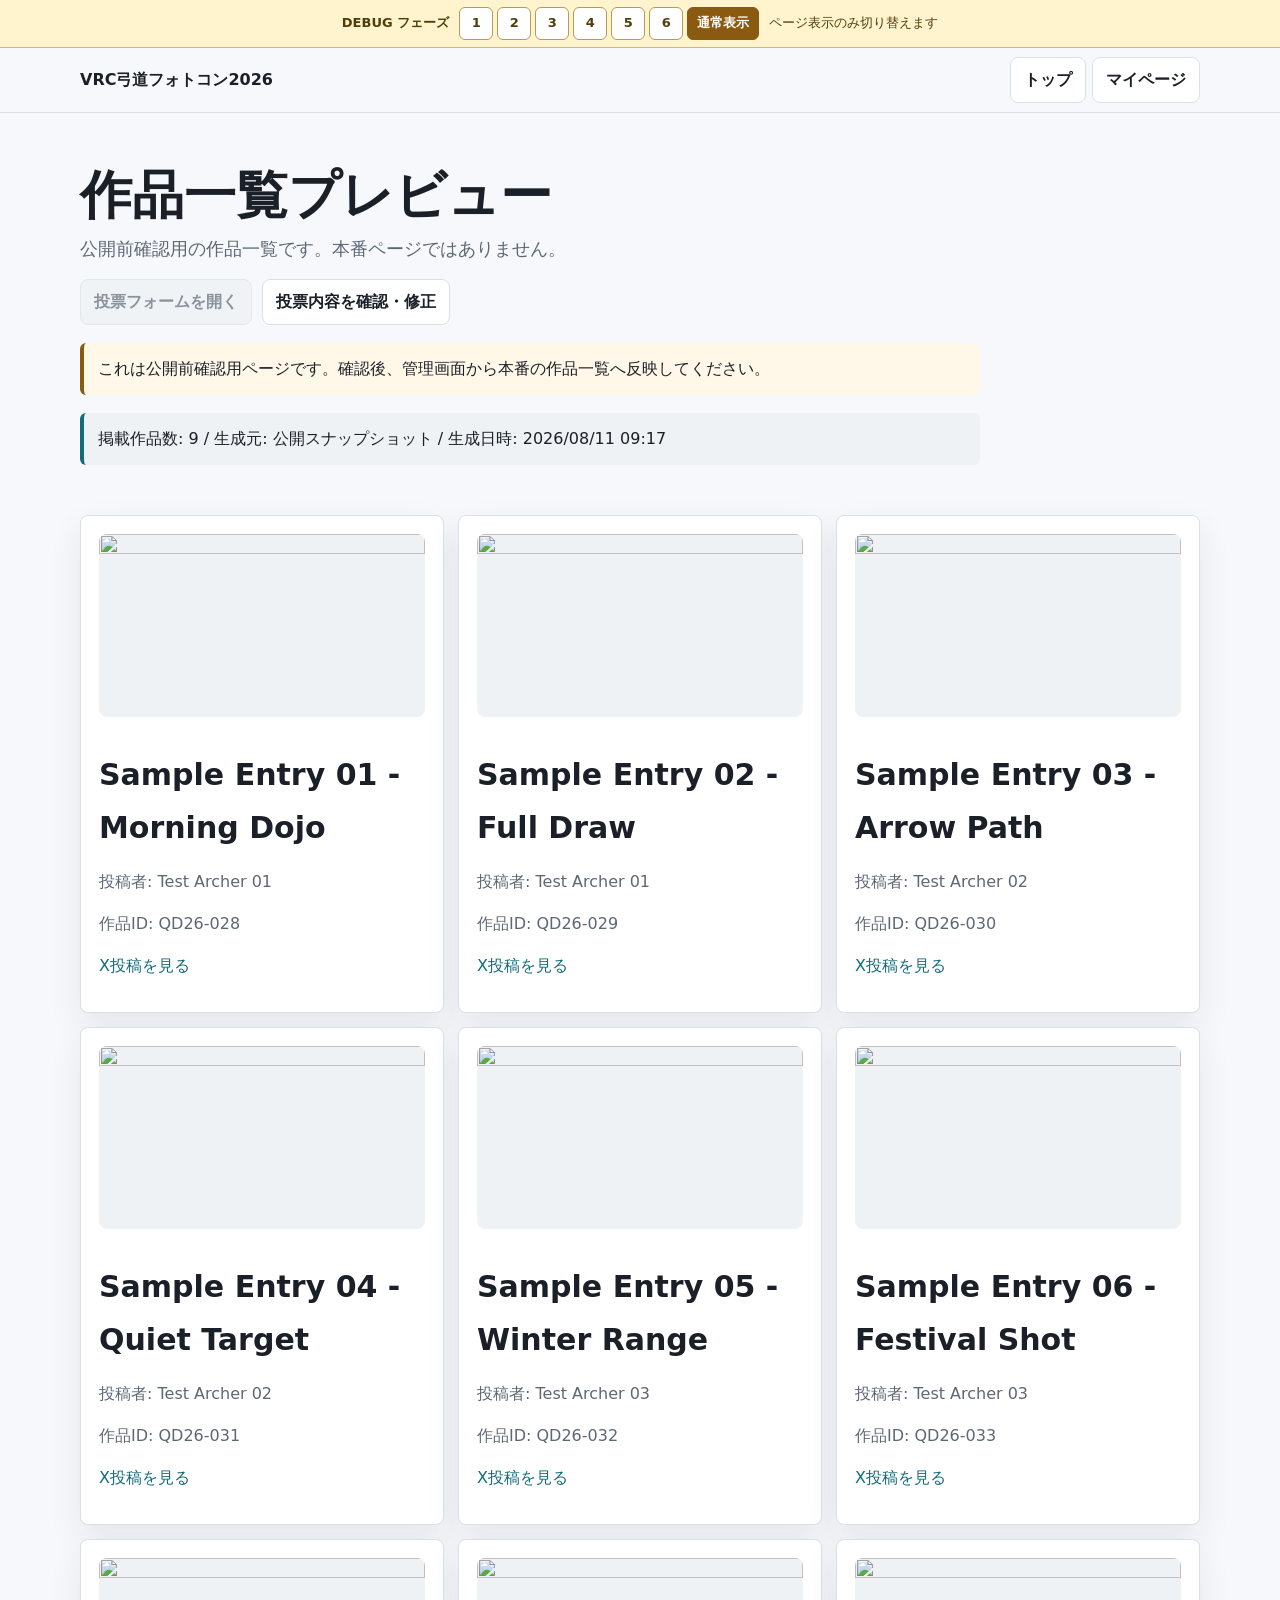
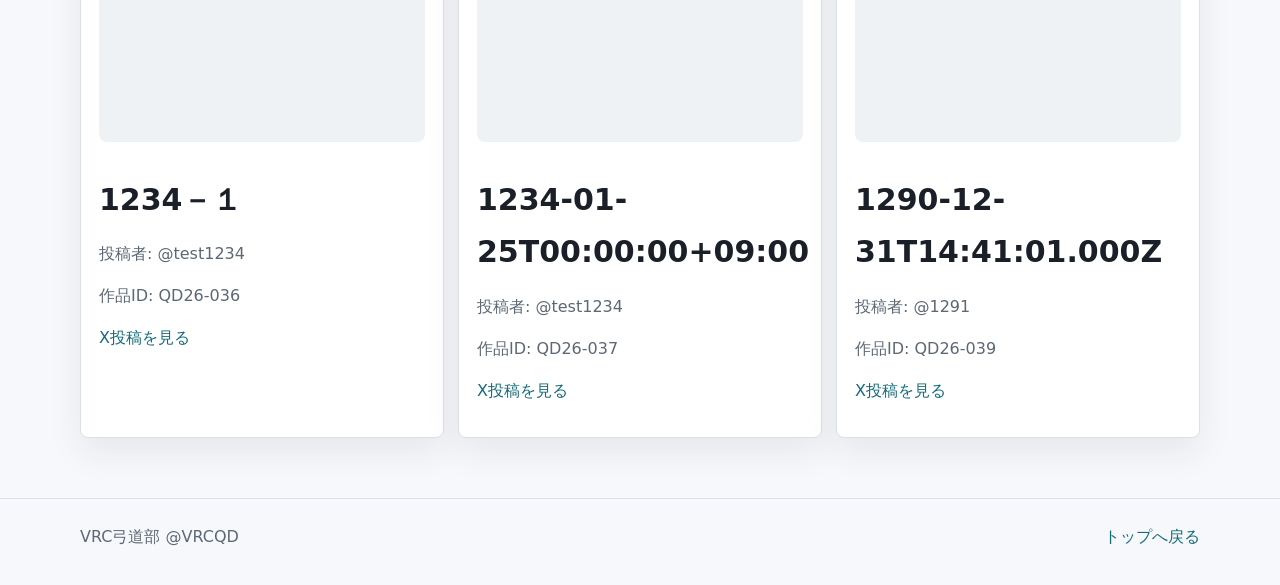
==== entries-preview.html @ 4b3cfeef "Update entries preview from Apps Script (2026/08/11 09:17)" ====
<!doctype html>
<html lang="ja" class="phase-pending">
<head>
  <meta charset="utf-8">
  <meta name="viewport" content="width=device-width, initial-scale=1">
  <title>作品一覧プレビュー | VRC弓道フォトコン2026</title>
  <meta name="description" content="VRC弓道フォトコン2026の作品一覧プレビューページです。">
  <link rel="icon" type="image/png" href="assets/vrcqd-logo.png">
  <link rel="stylesheet" href="assets/styles.css?v=20260811-spacing">
  <script src="assets/site-phase-config.js?v=20260811-live-refresh3"></script>
  <script src="assets/site-phase.js?v=20260811-live-refresh3" defer></script>
</head>
<body>
  <header class="site-header">
    <div class="header-inner">
      <a class="brand" href="./">VRC弓道フォトコン2026</a>
      <nav class="nav" aria-label="主要メニュー">
        <a href="./" data-phase-link="headerTop">トップ</a>
        <a href="https://script.google.com/macros/s/AKfycbzQsVA3FBgk0JuzH3wmLfC2mVJGftSoZfdjsu9SuIyuES-deRKasijV_PKtD3j339rvNw/exec?page=mypage" target="_blank" rel="noopener" data-phase-link="headerMypage">マイページ</a>
      </nav>
    </div>
  </header>

  <main class="shell">
    <section class="intro">
      <h1>作品一覧プレビュー</h1>
      <p class="lead">公開前確認用の作品一覧です。本番ページではありません。</p>
      <div class="actions">
        <a class="button primary" href="https://script.google.com/macros/s/AKfycbzQsVA3FBgk0JuzH3wmLfC2mVJGftSoZfdjsu9SuIyuES-deRKasijV_PKtD3j339rvNw/exec?page=vote" target="_blank" rel="noopener" data-phase-link="vote">投票フォームを開く</a>
        <a class="button" href="https://script.google.com/macros/s/AKfycbzQsVA3FBgk0JuzH3wmLfC2mVJGftSoZfdjsu9SuIyuES-deRKasijV_PKtD3j339rvNw/exec?page=mypage" target="_blank" rel="noopener" data-phase-link="headerMypage">投票内容を確認・修正</a>
      </div>
      <p class="notice warning">これは公開前確認用ページです。確認後、管理画面から本番の作品一覧へ反映してください。</p>
      <p class="notice">掲載作品数: 9 / 生成元: 公開スナップショット / 生成日時: 2026/08/11 09:17</p>
    </section>

    <section class="section">
      <div class="grid three">
<article class="card">
<p><img src="https://drive.google.com/thumbnail?id=1dIF-CwmDkXIN_hgLGckNjvozwW1L50y3&amp;sz=w1000" alt="" style="width:100%;aspect-ratio:16/9;object-fit:contain;background:#eef2f4;border-radius:8px;"></p>
<h2>Sample Entry 01 - Morning Dojo</h2>
<p class="muted">投稿者: Test Archer 01</p>
<p class="muted">作品ID: QD26-028</p>
<p><a href="https://example.com/qdphoto2026/sample/entry01" target="_blank" rel="noopener">X投稿を見る</a></p>
</article>
<article class="card">
<p><img src="https://drive.google.com/thumbnail?id=1wW3eEU9BF1OvxLuPhUwQx607UpDcoHBf&amp;sz=w1000" alt="" style="width:100%;aspect-ratio:16/9;object-fit:contain;background:#eef2f4;border-radius:8px;"></p>
<h2>Sample Entry 02 - Full Draw</h2>
<p class="muted">投稿者: Test Archer 01</p>
<p class="muted">作品ID: QD26-029</p>
<p><a href="https://example.com/qdphoto2026/sample/entry02" target="_blank" rel="noopener">X投稿を見る</a></p>
</article>
<article class="card">
<p><img src="https://drive.google.com/thumbnail?id=1zmQdFBy0bEC_Zy52M8b-VXFWYS0Q3Rhb&amp;sz=w1000" alt="" style="width:100%;aspect-ratio:16/9;object-fit:contain;background:#eef2f4;border-radius:8px;"></p>
<h2>Sample Entry 03 - Arrow Path</h2>
<p class="muted">投稿者: Test Archer 02</p>
<p class="muted">作品ID: QD26-030</p>
<p><a href="https://example.com/qdphoto2026/sample/entry03" target="_blank" rel="noopener">X投稿を見る</a></p>
</article>
<article class="card">
<p><img src="https://drive.google.com/thumbnail?id=1HKh_PPQC50CI7xKJG4JSPe2ePE4W7pfq&amp;sz=w1000" alt="" style="width:100%;aspect-ratio:16/9;object-fit:contain;background:#eef2f4;border-radius:8px;"></p>
<h2>Sample Entry 04 - Quiet Target</h2>
<p class="muted">投稿者: Test Archer 02</p>
<p class="muted">作品ID: QD26-031</p>
<p><a href="https://example.com/qdphoto2026/sample/entry04" target="_blank" rel="noopener">X投稿を見る</a></p>
</article>
<article class="card">
<p><img src="https://drive.google.com/thumbnail?id=1hznCqpHODqnnVQOe_d4ldi0o1SdF3jRG&amp;sz=w1000" alt="" style="width:100%;aspect-ratio:16/9;object-fit:contain;background:#eef2f4;border-radius:8px;"></p>
<h2>Sample Entry 05 - Winter Range</h2>
<p class="muted">投稿者: Test Archer 03</p>
<p class="muted">作品ID: QD26-032</p>
<p><a href="https://example.com/qdphoto2026/sample/entry05" target="_blank" rel="noopener">X投稿を見る</a></p>
</article>
<article class="card">
<p><img src="https://drive.google.com/thumbnail?id=1JDrY-cXa8GwqjAeg6U7EW5GRS5WXtQh9&amp;sz=w1000" alt="" style="width:100%;aspect-ratio:16/9;object-fit:contain;background:#eef2f4;border-radius:8px;"></p>
<h2>Sample Entry 06 - Festival Shot</h2>
<p class="muted">投稿者: Test Archer 03</p>
<p class="muted">作品ID: QD26-033</p>
<p><a href="https://example.com/qdphoto2026/sample/entry06" target="_blank" rel="noopener">X投稿を見る</a></p>
</article>
<article class="card">
<p><img src="https://drive.google.com/thumbnail?id=1az7-dPa9u8y9o8kbpVV3omWYNbullKZ7&amp;sz=w1000" alt="" style="width:100%;aspect-ratio:16/9;object-fit:contain;background:#eef2f4;border-radius:8px;"></p>
<h2>1234－１</h2>
<p class="muted">投稿者: @test1234</p>
<p class="muted">作品ID: QD26-036</p>
<p><a href="https://x.com/Puchiryuu_VRC/status/2062138923737133538?s=20" target="_blank" rel="noopener">X投稿を見る</a></p>
</article>
<article class="card">
<p><img src="https://drive.google.com/thumbnail?id=1aWxFffdwmJ1D11MjbvOTA9tipN6EsSSo&amp;sz=w1000" alt="" style="width:100%;aspect-ratio:16/9;object-fit:contain;background:#eef2f4;border-radius:8px;"></p>
<h2>1234-01-25T00:00:00+09:00</h2>
<p class="muted">投稿者: @test1234</p>
<p class="muted">作品ID: QD26-037</p>
<p><a href="https://x.com/Puchiryuu_VRC/status/" target="_blank" rel="noopener">X投稿を見る</a></p>
</article>
<article class="card">
<p><img src="https://drive.google.com/thumbnail?id=1aOfP57XEvR1PzyeTLhb0BwWJJ-TLV-Jm&amp;sz=w1000" alt="" style="width:100%;aspect-ratio:16/9;object-fit:contain;background:#eef2f4;border-radius:8px;"></p>
<h2>1290-12-31T14:41:01.000Z</h2>
<p class="muted">投稿者: @1291</p>
<p class="muted">作品ID: QD26-039</p>
<p><a href="https://sky-blue.booth.pm/items" target="_blank" rel="noopener">X投稿を見る</a></p>
</article>
      </div>
    </section>
  </main>

  <footer class="footer">
    <div class="footer-inner">
      <span>VRC弓道部 @VRCQD</span>
      <a href="./">トップへ戻る</a>
    </div>
  </footer>
</body>
</html>
---- assets/styles.css ----
:root {
  --bg: #f7f8fb;
  --surface: #ffffff;
  --surface-2: #eef2f4;
  --text: #1b2028;
  --muted: #5d6875;
  --line: #d9e0e8;
  --primary: #156b7a;
  --primary-strong: #0d4f5b;
  --accent: #684156;
  --accent-soft: #f3eaf0;
  --warning: #8a5a10;
  --shadow: 0 14px 34px rgba(27, 32, 40, 0.08);
}

* { box-sizing: border-box; }

body {
  margin: 0;
  background: var(--bg);
  color: var(--text);
  font: 16px/1.75 system-ui, -apple-system, BlinkMacSystemFont, "Segoe UI", sans-serif;
}

a { color: var(--primary); text-decoration: none; }
a:hover { text-decoration: underline; }

.debug-phase-bar {
  display: flex;
  align-items: center;
  justify-content: center;
  flex-wrap: wrap;
  gap: 10px;
  min-height: 48px;
  padding: 7px 16px;
  border-bottom: 1px solid #d6b870;
  background: #fff4ce;
  color: #513d0c;
  font-size: 13px;
}

.debug-phase-buttons {
  display: inline-flex;
  flex-wrap: wrap;
  gap: 4px;
}

.debug-phase-buttons button {
  min-width: 34px;
  min-height: 32px;
  padding: 4px 9px;
  border: 1px solid #b99a4e;
  border-radius: 6px;
  background: #fff;
  color: #513d0c;
  cursor: pointer;
  font: inherit;
  font-weight: 700;
}

.debug-phase-buttons button.active {
  border-color: var(--warning);
  background: var(--warning);
  color: #fff;
}

.site-header {
  position: sticky;
  top: 0;
  z-index: 10;
  background: rgba(247, 248, 251, 0.94);
  backdrop-filter: blur(14px);
  border-bottom: 1px solid var(--line);
}

.header-inner,
.shell {
  width: min(1120px, calc(100% - 32px));
  margin: 0 auto;
}

.header-inner {
  min-height: 64px;
  display: flex;
  align-items: center;
  justify-content: space-between;
  gap: 18px;
}

.brand {
  color: var(--text);
  font-weight: 800;
  white-space: nowrap;
}

.nav {
  display: flex;
  flex-wrap: wrap;
  justify-content: flex-end;
  gap: 6px;
}

.nav a,
.button {
  display: inline-flex;
  align-items: center;
  justify-content: center;
  min-height: 40px;
  padding: 8px 13px;
  border: 1px solid var(--line);
  border-radius: 8px;
  background: var(--surface);
  color: var(--text);
  font-weight: 600;
  text-decoration: none;
}

.nav a[aria-current="page"],
.button.primary {
  background: var(--primary);
  border-color: var(--primary);
  color: #fff;
}

.nav a.disabled,
.button.disabled,
.phase-pending [data-phase-link] {
  background: var(--surface-2);
  border-color: var(--line);
  color: var(--muted);
  cursor: not-allowed;
  opacity: 0.7;
  pointer-events: none;
}

.button.accent {
  background: var(--accent);
  border-color: var(--accent);
  color: #fff;
}

.shell { padding: 28px 0 60px; }

.hero-image {
  overflow: hidden;
  border: 1px solid var(--line);
  border-radius: 8px;
  background: #fff;
  box-shadow: var(--shadow);
}

.hero-image img {
  display: block;
  width: 100%;
  aspect-ratio: 16 / 9;
  object-fit: contain;
}

.hero-image + .schedule {
  margin-top: 20px;
}

.intro {
  max-width: 900px;
  padding: 26px 0 4px;
}

h1 {
  margin: 0 0 10px;
  font-size: clamp(30px, 5vw, 52px);
  line-height: 1.08;
  letter-spacing: 0;
}

h2 {
  margin: 32px 0 14px;
  font-size: clamp(22px, 3vw, 30px);
  letter-spacing: 0;
}

.section > h2:first-child,
.card > h2:first-child {
  margin-top: 0;
}

h3 {
  margin: 18px 0 8px;
  font-size: 18px;
}

p { margin: 0 0 14px; }

.lead {
  color: var(--muted);
  font-size: 18px;
}

.muted { color: var(--muted); }

.grid {
  display: grid;
  gap: 14px;
}

.grid.three { grid-template-columns: repeat(3, minmax(0, 1fr)); }
.grid.two { grid-template-columns: repeat(2, minmax(0, 1fr)); }

.card {
  padding: 18px;
  border: 1px solid var(--line);
  border-radius: 8px;
  background: var(--surface);
  box-shadow: var(--shadow);
}

.schedule strong {
  display: block;
  font-size: 22px;
}

.actions {
  display: flex;
  flex-wrap: wrap;
  gap: 10px;
  align-items: center;
}

.notice {
  margin: 18px 0;
  padding: 12px 14px;
  border-left: 4px solid var(--primary);
  border-radius: 6px;
  background: var(--surface-2);
}

.notice.warning {
  border-left-color: var(--warning);
  background: #fff7e8;
}

.section {
  margin-top: 28px;
}

.phase-status {
  padding: 16px 18px;
  border-left: 5px solid var(--primary);
  background: var(--surface);
}

.phase-status-message {
  margin: 0;
  color: var(--primary-strong);
  font-size: 20px;
  font-weight: 800;
}

.world-list {
  display: grid;
  gap: 10px;
}

.world-list p { margin: 0; }

.entry-placeholder,
.result-placeholder {
  min-height: 220px;
  display: grid;
  place-items: center;
  text-align: center;
  background: var(--surface);
  border: 1px dashed var(--line);
  border-radius: 8px;
}

.footer {
  border-top: 1px solid var(--line);
  padding: 24px 0 34px;
  color: var(--muted);
}

.footer-inner {
  width: min(1120px, calc(100% - 32px));
  margin: 0 auto;
  display: flex;
  flex-wrap: wrap;
  justify-content: space-between;
  gap: 12px;
}

@media (max-width: 760px) {
  .debug-phase-bar { justify-content: flex-start; }
  .header-inner {
    align-items: flex-start;
    flex-direction: column;
    padding: 12px 0;
  }

  .nav { justify-content: flex-start; }
  .grid.two,
  .grid.three { grid-template-columns: 1fr; }
  .actions { align-items: stretch; flex-direction: column; }
  .button { width: 100%; }
}
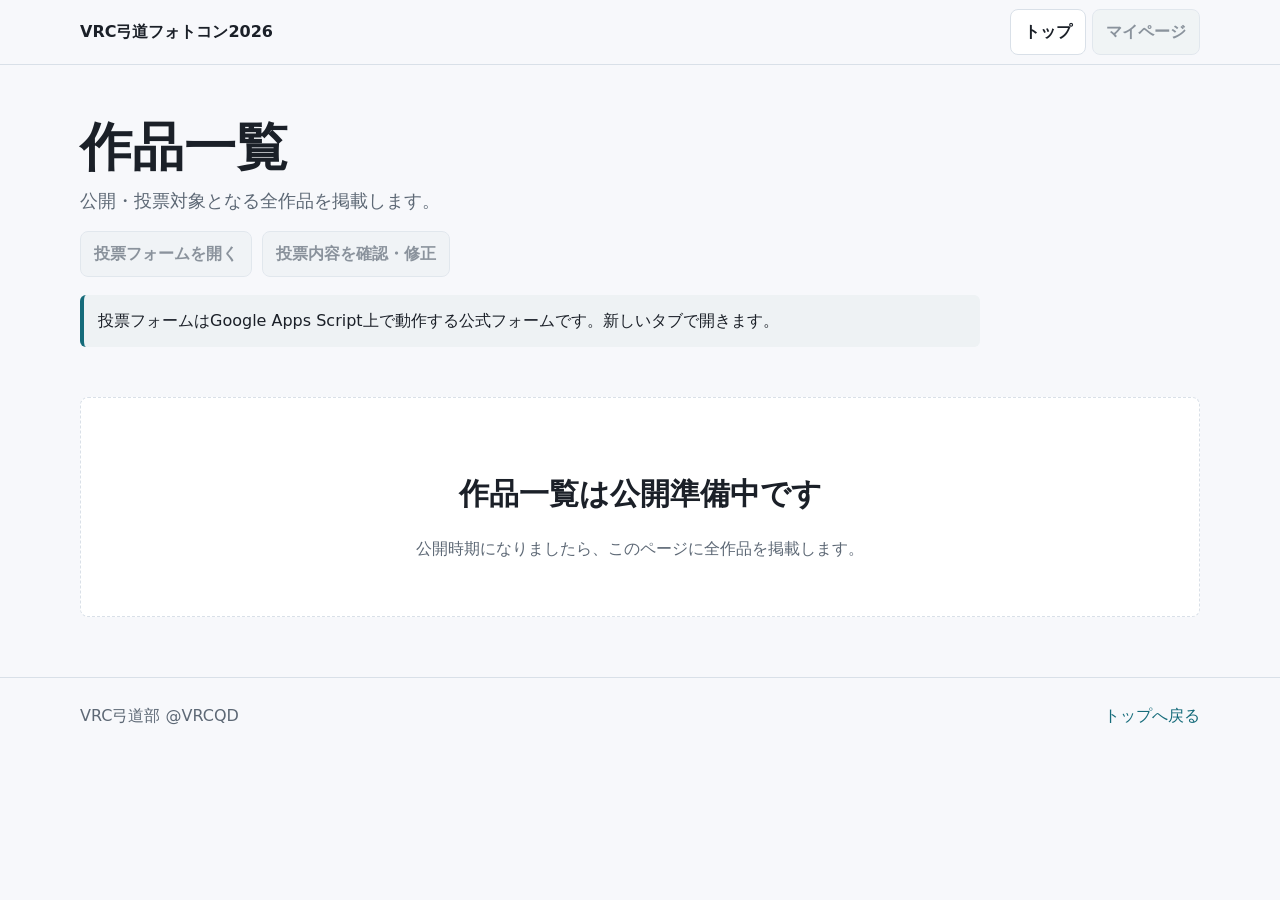
==== commit 8de66976: "Prepare phase 1 production site # Conflicts: #	entries-preview.html" ====
--- a/entries-preview.html
+++ b/entries-preview.html
@@ -3,12 +3,12 @@
 <head>
   <meta charset="utf-8">
   <meta name="viewport" content="width=device-width, initial-scale=1">
-  <title>作品一覧プレビュー | VRC弓道フォトコン2026</title>
-  <meta name="description" content="VRC弓道フォトコン2026の作品一覧プレビューページです。">
+  <title>作品一覧 | VRC弓道フォトコン2026</title>
+  <meta name="description" content="VRC弓道フォトコン2026の作品一覧ページです。">
   <link rel="icon" type="image/png" href="assets/vrcqd-logo.png">
-  <link rel="stylesheet" href="assets/styles.css?v=20260811-spacing">
-  <script src="assets/site-phase-config.js?v=20260811-live-refresh3"></script>
-  <script src="assets/site-phase.js?v=20260811-live-refresh3" defer></script>
+  <link rel="stylesheet" href="assets/styles.css?v=20260811-production1">
+  <script src="assets/site-phase-config.js?v=20260811-production1"></script>
+  <script src="assets/site-phase.js?v=20260811-production1" defer></script>
 </head>
 <body>
   <header class="site-header">
@@ -23,81 +23,21 @@
 
   <main class="shell">
     <section class="intro">
-      <h1>作品一覧プレビュー</h1>
-      <p class="lead">公開前確認用の作品一覧です。本番ページではありません。</p>
+      <h1>作品一覧</h1>
+      <p class="lead">公開・投票対象となる全作品を掲載します。</p>
       <div class="actions">
         <a class="button primary" href="https://script.google.com/macros/s/AKfycbzQsVA3FBgk0JuzH3wmLfC2mVJGftSoZfdjsu9SuIyuES-deRKasijV_PKtD3j339rvNw/exec?page=vote" target="_blank" rel="noopener" data-phase-link="vote">投票フォームを開く</a>
         <a class="button" href="https://script.google.com/macros/s/AKfycbzQsVA3FBgk0JuzH3wmLfC2mVJGftSoZfdjsu9SuIyuES-deRKasijV_PKtD3j339rvNw/exec?page=mypage" target="_blank" rel="noopener" data-phase-link="headerMypage">投票内容を確認・修正</a>
       </div>
-      <p class="notice warning">これは公開前確認用ページです。確認後、管理画面から本番の作品一覧へ反映してください。</p>
-      <p class="notice">掲載作品数: 9 / 生成元: 公開スナップショット / 生成日時: 2026/08/11 09:17</p>
+      <p class="notice">投票フォームはGoogle Apps Script上で動作する公式フォームです。新しいタブで開きます。</p>
     </section>
 
     <section class="section">
-      <div class="grid three">
-<article class="card">
-<p><img src="https://drive.google.com/thumbnail?id=1dIF-CwmDkXIN_hgLGckNjvozwW1L50y3&amp;sz=w1000" alt="" style="width:100%;aspect-ratio:16/9;object-fit:contain;background:#eef2f4;border-radius:8px;"></p>
-<h2>Sample Entry 01 - Morning Dojo</h2>
-<p class="muted">投稿者: Test Archer 01</p>
-<p class="muted">作品ID: QD26-028</p>
-<p><a href="https://example.com/qdphoto2026/sample/entry01" target="_blank" rel="noopener">X投稿を見る</a></p>
-</article>
-<article class="card">
-<p><img src="https://drive.google.com/thumbnail?id=1wW3eEU9BF1OvxLuPhUwQx607UpDcoHBf&amp;sz=w1000" alt="" style="width:100%;aspect-ratio:16/9;object-fit:contain;background:#eef2f4;border-radius:8px;"></p>
-<h2>Sample Entry 02 - Full Draw</h2>
-<p class="muted">投稿者: Test Archer 01</p>
-<p class="muted">作品ID: QD26-029</p>
-<p><a href="https://example.com/qdphoto2026/sample/entry02" target="_blank" rel="noopener">X投稿を見る</a></p>
-</article>
-<article class="card">
-<p><img src="https://drive.google.com/thumbnail?id=1zmQdFBy0bEC_Zy52M8b-VXFWYS0Q3Rhb&amp;sz=w1000" alt="" style="width:100%;aspect-ratio:16/9;object-fit:contain;background:#eef2f4;border-radius:8px;"></p>
-<h2>Sample Entry 03 - Arrow Path</h2>
-<p class="muted">投稿者: Test Archer 02</p>
-<p class="muted">作品ID: QD26-030</p>
-<p><a href="https://example.com/qdphoto2026/sample/entry03" target="_blank" rel="noopener">X投稿を見る</a></p>
-</article>
-<article class="card">
-<p><img src="https://drive.google.com/thumbnail?id=1HKh_PPQC50CI7xKJG4JSPe2ePE4W7pfq&amp;sz=w1000" alt="" style="width:100%;aspect-ratio:16/9;object-fit:contain;background:#eef2f4;border-radius:8px;"></p>
-<h2>Sample Entry 04 - Quiet Target</h2>
-<p class="muted">投稿者: Test Archer 02</p>
-<p class="muted">作品ID: QD26-031</p>
-<p><a href="https://example.com/qdphoto2026/sample/entry04" target="_blank" rel="noopener">X投稿を見る</a></p>
-</article>
-<article class="card">
-<p><img src="https://drive.google.com/thumbnail?id=1hznCqpHODqnnVQOe_d4ldi0o1SdF3jRG&amp;sz=w1000" alt="" style="width:100%;aspect-ratio:16/9;object-fit:contain;background:#eef2f4;border-radius:8px;"></p>
-<h2>Sample Entry 05 - Winter Range</h2>
-<p class="muted">投稿者: Test Archer 03</p>
-<p class="muted">作品ID: QD26-032</p>
-<p><a href="https://example.com/qdphoto2026/sample/entry05" target="_blank" rel="noopener">X投稿を見る</a></p>
-</article>
-<article class="card">
-<p><img src="https://drive.google.com/thumbnail?id=1JDrY-cXa8GwqjAeg6U7EW5GRS5WXtQh9&amp;sz=w1000" alt="" style="width:100%;aspect-ratio:16/9;object-fit:contain;background:#eef2f4;border-radius:8px;"></p>
-<h2>Sample Entry 06 - Festival Shot</h2>
-<p class="muted">投稿者: Test Archer 03</p>
-<p class="muted">作品ID: QD26-033</p>
-<p><a href="https://example.com/qdphoto2026/sample/entry06" target="_blank" rel="noopener">X投稿を見る</a></p>
-</article>
-<article class="card">
-<p><img src="https://drive.google.com/thumbnail?id=1az7-dPa9u8y9o8kbpVV3omWYNbullKZ7&amp;sz=w1000" alt="" style="width:100%;aspect-ratio:16/9;object-fit:contain;background:#eef2f4;border-radius:8px;"></p>
-<h2>1234－１</h2>
-<p class="muted">投稿者: @test1234</p>
-<p class="muted">作品ID: QD26-036</p>
-<p><a href="https://x.com/Puchiryuu_VRC/status/2062138923737133538?s=20" target="_blank" rel="noopener">X投稿を見る</a></p>
-</article>
-<article class="card">
-<p><img src="https://drive.google.com/thumbnail?id=1aWxFffdwmJ1D11MjbvOTA9tipN6EsSSo&amp;sz=w1000" alt="" style="width:100%;aspect-ratio:16/9;object-fit:contain;background:#eef2f4;border-radius:8px;"></p>
-<h2>1234-01-25T00:00:00+09:00</h2>
-<p class="muted">投稿者: @test1234</p>
-<p class="muted">作品ID: QD26-037</p>
-<p><a href="https://x.com/Puchiryuu_VRC/status/" target="_blank" rel="noopener">X投稿を見る</a></p>
-</article>
-<article class="card">
-<p><img src="https://drive.google.com/thumbnail?id=1aOfP57XEvR1PzyeTLhb0BwWJJ-TLV-Jm&amp;sz=w1000" alt="" style="width:100%;aspect-ratio:16/9;object-fit:contain;background:#eef2f4;border-radius:8px;"></p>
-<h2>1290-12-31T14:41:01.000Z</h2>
-<p class="muted">投稿者: @1291</p>
-<p class="muted">作品ID: QD26-039</p>
-<p><a href="https://sky-blue.booth.pm/items" target="_blank" rel="noopener">X投稿を見る</a></p>
-</article>
+      <div class="entry-placeholder">
+        <div>
+          <h2>作品一覧は公開準備中です</h2>
+          <p class="muted">公開時期になりましたら、このページに全作品を掲載します。</p>
+        </div>
       </div>
     </section>
   </main>
--- a/assets/styles.css
+++ b/assets/styles.css
@@ -25,45 +25,6 @@
 a { color: var(--primary); text-decoration: none; }
 a:hover { text-decoration: underline; }
 
-.debug-phase-bar {
-  display: flex;
-  align-items: center;
-  justify-content: center;
-  flex-wrap: wrap;
-  gap: 10px;
-  min-height: 48px;
-  padding: 7px 16px;
-  border-bottom: 1px solid #d6b870;
-  background: #fff4ce;
-  color: #513d0c;
-  font-size: 13px;
-}
-
-.debug-phase-buttons {
-  display: inline-flex;
-  flex-wrap: wrap;
-  gap: 4px;
-}
-
-.debug-phase-buttons button {
-  min-width: 34px;
-  min-height: 32px;
-  padding: 4px 9px;
-  border: 1px solid #b99a4e;
-  border-radius: 6px;
-  background: #fff;
-  color: #513d0c;
-  cursor: pointer;
-  font: inherit;
-  font-weight: 700;
-}
-
-.debug-phase-buttons button.active {
-  border-color: var(--warning);
-  background: var(--warning);
-  color: #fff;
-}
-
 .site-header {
   position: sticky;
   top: 0;
@@ -289,7 +250,6 @@
 }
 
 @media (max-width: 760px) {
-  .debug-phase-bar { justify-content: flex-start; }
   .header-inner {
     align-items: flex-start;
     flex-direction: column;
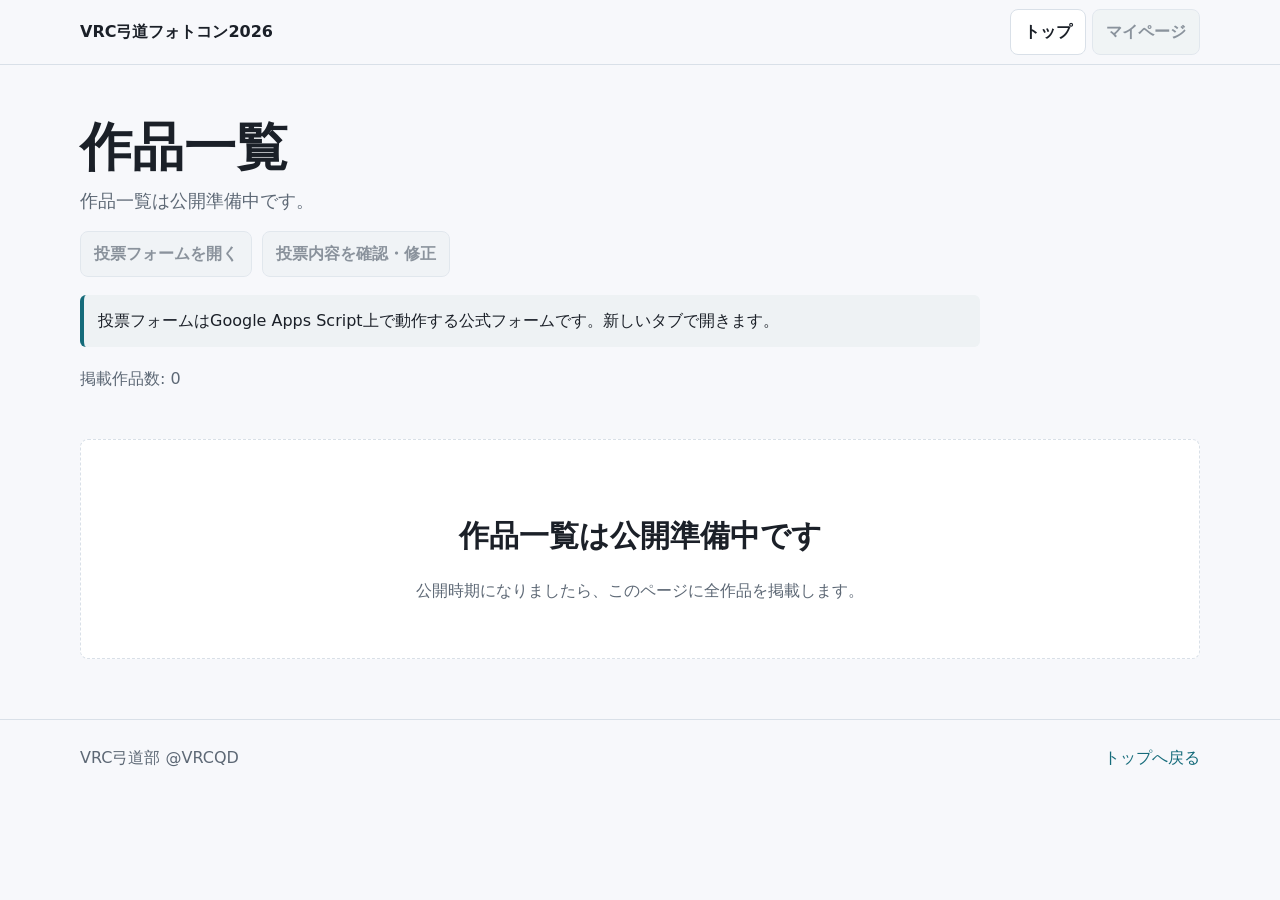
==== commit 990435ae: "Prepare production launch in phase 1 (2026/08/11 13:08)" ====
--- a/entries-preview.html
+++ b/entries-preview.html
@@ -16,7 +16,7 @@
       <a class="brand" href="./">VRC弓道フォトコン2026</a>
       <nav class="nav" aria-label="主要メニュー">
         <a href="./" data-phase-link="headerTop">トップ</a>
-        <a href="https://script.google.com/macros/s/AKfycbzQsVA3FBgk0JuzH3wmLfC2mVJGftSoZfdjsu9SuIyuES-deRKasijV_PKtD3j339rvNw/exec?page=mypage" target="_blank" rel="noopener" data-phase-link="headerMypage">マイページ</a>
+        <a href="https://script.google.com/macros/s/AKfycbxnxRafJhcsq2P6Hd2Ha6Twz_EXgJpxHPqtOsbSisDZB3Gh0G9TwEtQ8JdsWX8oKmwibg/exec?page=mypage" target="_blank" rel="noopener" data-phase-link="headerMypage">マイページ</a>
       </nav>
     </div>
   </header>
@@ -24,21 +24,17 @@
   <main class="shell">
     <section class="intro">
       <h1>作品一覧</h1>
-      <p class="lead">公開・投票対象となる全作品を掲載します。</p>
+      <p class="lead">作品一覧は公開準備中です。</p>
       <div class="actions">
         <a class="button primary" href="https://script.google.com/macros/s/AKfycbzQsVA3FBgk0JuzH3wmLfC2mVJGftSoZfdjsu9SuIyuES-deRKasijV_PKtD3j339rvNw/exec?page=vote" target="_blank" rel="noopener" data-phase-link="vote">投票フォームを開く</a>
-        <a class="button" href="https://script.google.com/macros/s/AKfycbzQsVA3FBgk0JuzH3wmLfC2mVJGftSoZfdjsu9SuIyuES-deRKasijV_PKtD3j339rvNw/exec?page=mypage" target="_blank" rel="noopener" data-phase-link="headerMypage">投票内容を確認・修正</a>
+        <a class="button" href="https://script.google.com/macros/s/AKfycbxnxRafJhcsq2P6Hd2Ha6Twz_EXgJpxHPqtOsbSisDZB3Gh0G9TwEtQ8JdsWX8oKmwibg/exec?page=mypage" target="_blank" rel="noopener" data-phase-link="headerMypage">投票内容を確認・修正</a>
       </div>
       <p class="notice">投票フォームはGoogle Apps Script上で動作する公式フォームです。新しいタブで開きます。</p>
+      <p class="muted">掲載作品数: 0</p>
     </section>
 
     <section class="section">
-      <div class="entry-placeholder">
-        <div>
-          <h2>作品一覧は公開準備中です</h2>
-          <p class="muted">公開時期になりましたら、このページに全作品を掲載します。</p>
-        </div>
-      </div>
+      <div class="entry-placeholder"><div><h2>作品一覧は公開準備中です</h2><p class="muted">公開時期になりましたら、このページに全作品を掲載します。</p></div></div>
     </section>
   </main>
 
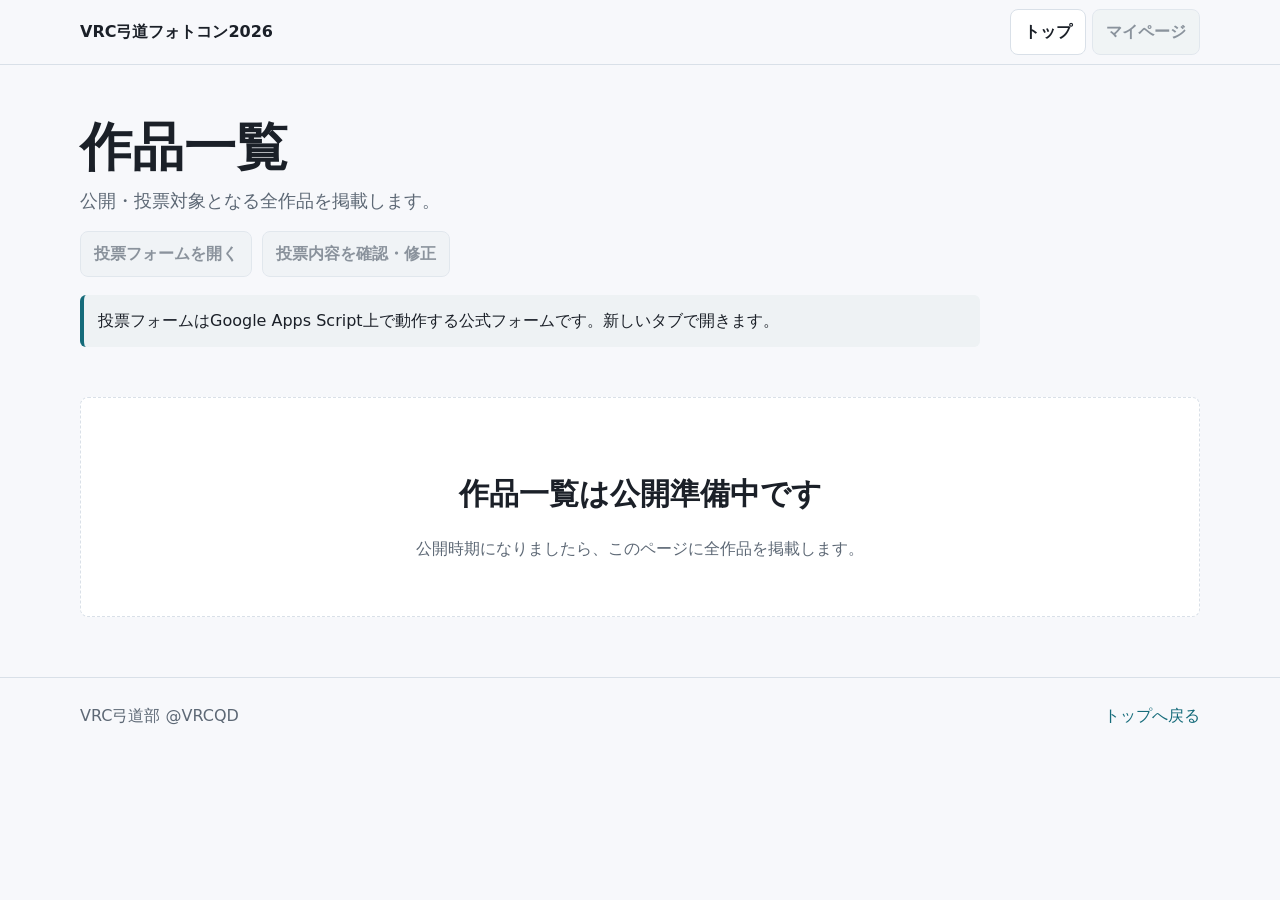
==== commit cad49e0d: "Optimize public site images" ====
--- a/entries-preview.html
+++ b/entries-preview.html
@@ -16,7 +16,7 @@
       <a class="brand" href="./">VRC弓道フォトコン2026</a>
       <nav class="nav" aria-label="主要メニュー">
         <a href="./" data-phase-link="headerTop">トップ</a>
-        <a href="https://script.google.com/macros/s/AKfycbxnxRafJhcsq2P6Hd2Ha6Twz_EXgJpxHPqtOsbSisDZB3Gh0G9TwEtQ8JdsWX8oKmwibg/exec?page=mypage" target="_blank" rel="noopener" data-phase-link="headerMypage">マイページ</a>
+        <a href="https://script.google.com/macros/s/AKfycbzQsVA3FBgk0JuzH3wmLfC2mVJGftSoZfdjsu9SuIyuES-deRKasijV_PKtD3j339rvNw/exec?page=mypage" target="_blank" rel="noopener" data-phase-link="headerMypage">マイページ</a>
       </nav>
     </div>
   </header>
@@ -24,17 +24,21 @@
   <main class="shell">
     <section class="intro">
       <h1>作品一覧</h1>
-      <p class="lead">作品一覧は公開準備中です。</p>
+      <p class="lead">公開・投票対象となる全作品を掲載します。</p>
       <div class="actions">
         <a class="button primary" href="https://script.google.com/macros/s/AKfycbzQsVA3FBgk0JuzH3wmLfC2mVJGftSoZfdjsu9SuIyuES-deRKasijV_PKtD3j339rvNw/exec?page=vote" target="_blank" rel="noopener" data-phase-link="vote">投票フォームを開く</a>
-        <a class="button" href="https://script.google.com/macros/s/AKfycbxnxRafJhcsq2P6Hd2Ha6Twz_EXgJpxHPqtOsbSisDZB3Gh0G9TwEtQ8JdsWX8oKmwibg/exec?page=mypage" target="_blank" rel="noopener" data-phase-link="headerMypage">投票内容を確認・修正</a>
+        <a class="button" href="https://script.google.com/macros/s/AKfycbzQsVA3FBgk0JuzH3wmLfC2mVJGftSoZfdjsu9SuIyuES-deRKasijV_PKtD3j339rvNw/exec?page=mypage" target="_blank" rel="noopener" data-phase-link="headerMypage">投票内容を確認・修正</a>
       </div>
       <p class="notice">投票フォームはGoogle Apps Script上で動作する公式フォームです。新しいタブで開きます。</p>
-      <p class="muted">掲載作品数: 0</p>
     </section>
 
     <section class="section">
-      <div class="entry-placeholder"><div><h2>作品一覧は公開準備中です</h2><p class="muted">公開時期になりましたら、このページに全作品を掲載します。</p></div></div>
+      <div class="entry-placeholder">
+        <div>
+          <h2>作品一覧は公開準備中です</h2>
+          <p class="muted">公開時期になりましたら、このページに全作品を掲載します。</p>
+        </div>
+      </div>
     </section>
   </main>
 
--- a/assets/styles.css
+++ b/assets/styles.css
@@ -216,6 +216,22 @@
   font-weight: 800;
 }
 
+.phase-status-message a {
+  color: var(--accent);
+  text-decoration: underline;
+  text-decoration-thickness: 2px;
+  text-underline-offset: 3px;
+}
+
+.phase-status-message a:hover,
+.phase-status-message a:focus-visible {
+  color: var(--text);
+}
+
+.phase-status-message a + a {
+  margin-left: 0.25em;
+}
+
 .world-list {
   display: grid;
   gap: 10px;
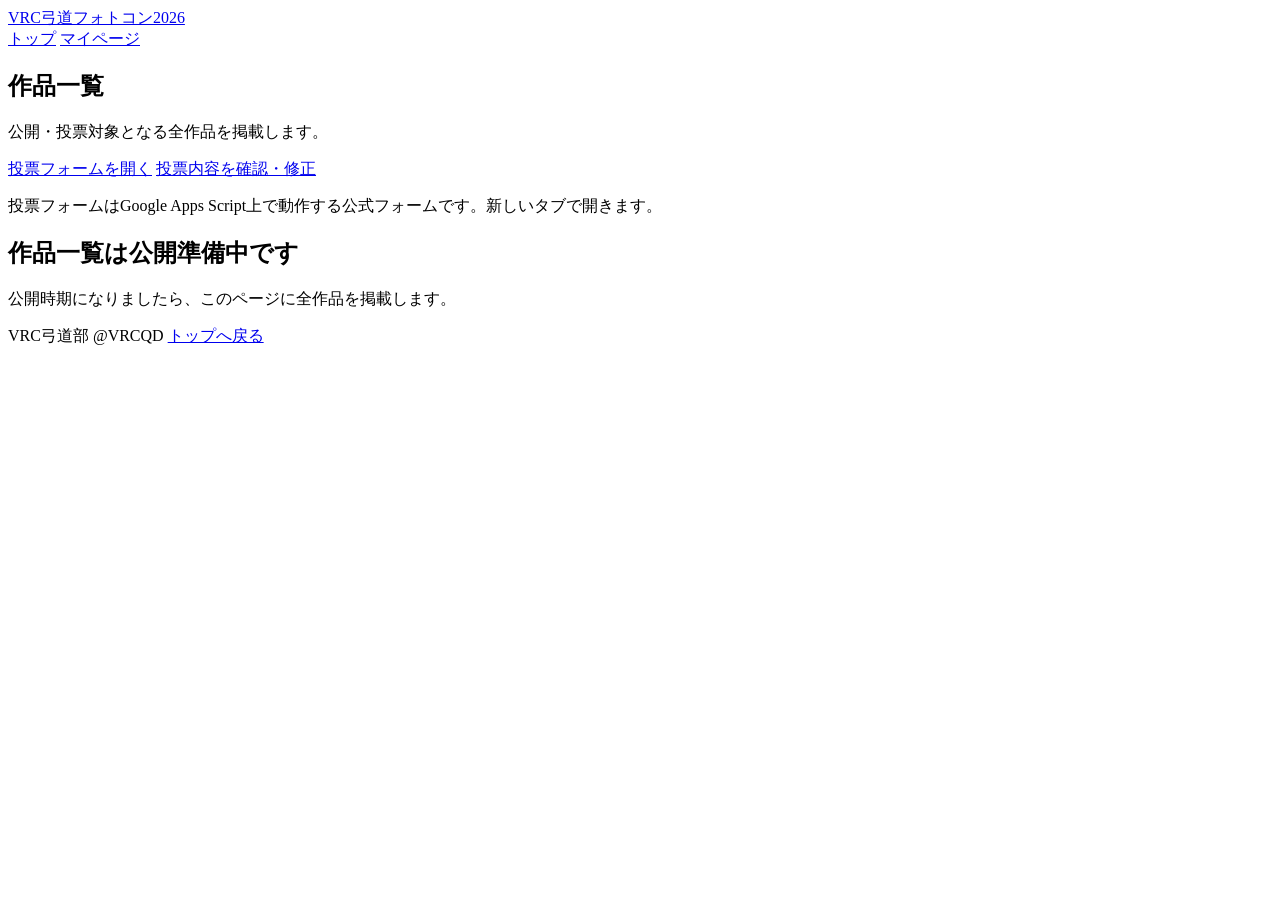
==== commit 4c62c117: "Deploy tested production fixes" ====
--- a/entries-preview.html
+++ b/entries-preview.html
@@ -6,9 +6,9 @@
   <title>作品一覧 | VRC弓道フォトコン2026</title>
   <meta name="description" content="VRC弓道フォトコン2026の作品一覧ページです。">
   <link rel="icon" type="image/png" href="assets/vrcqd-logo.png">
-  <link rel="stylesheet" href="assets/styles.css?v=20260811-production1">
-  <script src="assets/site-phase-config.js?v=20260811-production1"></script>
-  <script src="assets/site-phase.js?v=20260811-production1" defer></script>
+  <link rel="stylesheet" href="assets/styles.css?v=20260829-integrity1">
+  <script src="assets/site-phase-config.js?v=20260829-integrity1"></script>
+  <script src="assets/site-phase.js?v=20260829-phase-label1" defer></script>
 </head>
 <body>
   <header class="site-header">
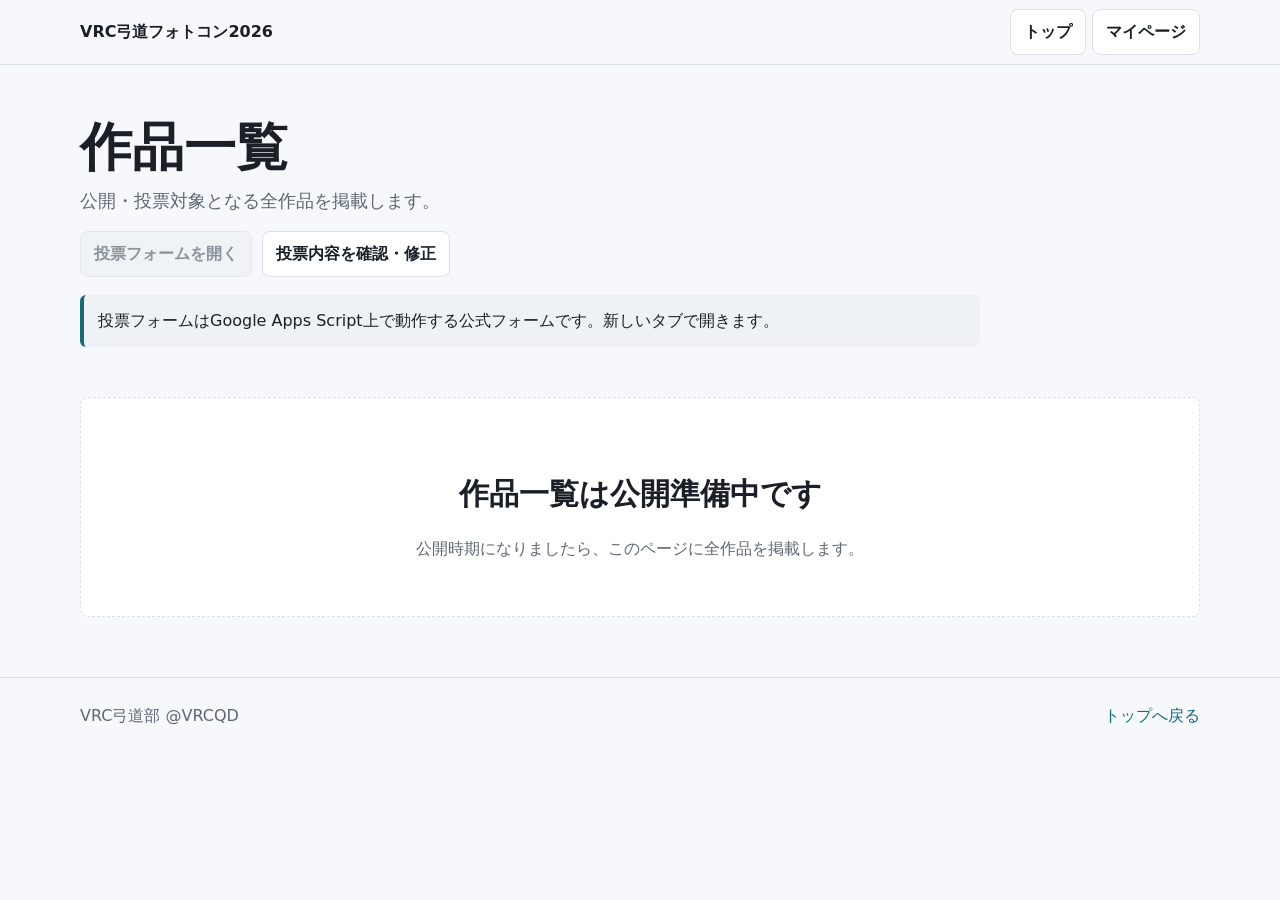
==== commit c0c1f44a: "Extend submission deadline and correct voting schedule" ====
--- a/entries-preview.html
+++ b/entries-preview.html
@@ -8,7 +8,7 @@
   <link rel="icon" type="image/png" href="assets/vrcqd-logo.png">
   <link rel="stylesheet" href="assets/styles.css?v=20260829-integrity1">
   <script src="assets/site-phase-config.js?v=20260829-integrity1"></script>
-  <script src="assets/site-phase.js?v=20260829-phase-label1" defer></script>
+  <script src="assets/site-phase.js?v=20260920-schedule1" defer></script>
 </head>
 <body>
   <header class="site-header">
--- a/assets/styles.css
+++ b/assets/styles.css
@@ -0,0 +1,325 @@
+:root {
+  --bg: #f7f8fb;
+  --surface: #ffffff;
+  --surface-2: #eef2f4;
+  --text: #1b2028;
+  --muted: #5d6875;
+  --line: #d9e0e8;
+  --primary: #156b7a;
+  --primary-strong: #0d4f5b;
+  --accent: #684156;
+  --accent-soft: #f3eaf0;
+  --warning: #8a5a10;
+  --shadow: 0 14px 34px rgba(27, 32, 40, 0.08);
+}
+
+* { box-sizing: border-box; }
+
+body {
+  margin: 0;
+  background: var(--bg);
+  color: var(--text);
+  font: 16px/1.75 system-ui, -apple-system, BlinkMacSystemFont, "Segoe UI", sans-serif;
+}
+
+.test-environment-banner {
+  position: relative;
+  z-index: 20;
+  border-bottom: 2px solid #b42318;
+  background: #ffebe9;
+  color: #7a271a;
+  padding: 8px 16px;
+  font-weight: 800;
+  text-align: center;
+  letter-spacing: 0.04em;
+}
+
+a { color: var(--primary); text-decoration: none; }
+a:hover { text-decoration: underline; }
+a:focus-visible, button:focus-visible, input:focus-visible, textarea:focus-visible, select:focus-visible {
+  outline: 3px solid #f0a92f;
+  outline-offset: 2px;
+}
+
+.visually-hidden {
+  position: absolute;
+  width: 1px;
+  height: 1px;
+  padding: 0;
+  margin: -1px;
+  overflow: hidden;
+  clip: rect(0, 0, 0, 0);
+  clip-path: inset(50%);
+  white-space: nowrap;
+  border: 0;
+}
+
+.site-header {
+  position: sticky;
+  top: 0;
+  z-index: 10;
+  background: rgba(247, 248, 251, 0.94);
+  backdrop-filter: blur(14px);
+  border-bottom: 1px solid var(--line);
+}
+
+.header-inner,
+.shell {
+  width: min(1120px, calc(100% - 32px));
+  margin: 0 auto;
+}
+
+.header-inner {
+  min-height: 64px;
+  display: flex;
+  align-items: center;
+  justify-content: space-between;
+  gap: 18px;
+}
+
+.brand {
+  color: var(--text);
+  font-weight: 800;
+  white-space: nowrap;
+}
+
+.nav {
+  display: flex;
+  flex-wrap: wrap;
+  justify-content: flex-end;
+  gap: 6px;
+}
+
+.nav a,
+.button {
+  display: inline-flex;
+  align-items: center;
+  justify-content: center;
+  min-height: 40px;
+  padding: 8px 13px;
+  border: 1px solid var(--line);
+  border-radius: 8px;
+  background: var(--surface);
+  color: var(--text);
+  font-weight: 600;
+  text-decoration: none;
+}
+
+.nav a[aria-current="page"],
+.button.primary {
+  background: var(--primary);
+  border-color: var(--primary);
+  color: #fff;
+}
+
+.nav a.disabled,
+.button.disabled,
+.phase-pending [data-phase-link]:not([data-phase-link="headerTop"]):not([data-phase-link="headerMypage"]) {
+  background: var(--surface-2);
+  border-color: var(--line);
+  color: var(--muted);
+  cursor: not-allowed;
+  opacity: 0.7;
+  pointer-events: none;
+}
+
+.button.accent {
+  background: var(--accent);
+  border-color: var(--accent);
+  color: #fff;
+}
+
+.shell { padding: 28px 0 60px; }
+
+.hero-image {
+  overflow: hidden;
+  border: 1px solid var(--line);
+  border-radius: 8px;
+  background: #fff;
+  box-shadow: var(--shadow);
+}
+
+.hero-image img {
+  display: block;
+  width: 100%;
+  height: auto;
+}
+
+.hero-caption {
+  margin: 0;
+  padding: 10px 14px;
+  color: var(--muted);
+  font-size: 14px;
+}
+
+.schedule-update h2 { margin-top: 0; }
+.schedule-update p:last-child { margin-bottom: 0; }
+
+.hero-image + .schedule {
+  margin-top: 20px;
+}
+
+.intro {
+  max-width: 900px;
+  padding: 26px 0 4px;
+}
+
+h1 {
+  margin: 0 0 10px;
+  font-size: clamp(30px, 5vw, 52px);
+  line-height: 1.08;
+  letter-spacing: 0;
+}
+
+h2 {
+  margin: 32px 0 14px;
+  font-size: clamp(22px, 3vw, 30px);
+  letter-spacing: 0;
+}
+
+.section > h2:first-child,
+.card > h2:first-child {
+  margin-top: 0;
+}
+
+h3 {
+  margin: 18px 0 8px;
+  font-size: 18px;
+}
+
+p { margin: 0 0 14px; }
+
+.lead {
+  color: var(--muted);
+  font-size: 18px;
+}
+
+.muted { color: var(--muted); }
+
+.grid {
+  display: grid;
+  gap: 14px;
+}
+
+.grid.three { grid-template-columns: repeat(3, minmax(0, 1fr)); }
+.grid.two { grid-template-columns: repeat(2, minmax(0, 1fr)); }
+
+.card {
+  padding: 18px;
+  border: 1px solid var(--line);
+  border-radius: 8px;
+  background: var(--surface);
+  box-shadow: var(--shadow);
+}
+
+.schedule strong {
+  display: block;
+  font-size: 22px;
+}
+
+.schedule-previous {
+  margin: 4px 0;
+  color: var(--muted);
+}
+
+.schedule ins { text-decoration: none; }
+
+.actions {
+  display: flex;
+  flex-wrap: wrap;
+  gap: 10px;
+  align-items: center;
+}
+
+.notice {
+  margin: 18px 0;
+  padding: 12px 14px;
+  border-left: 4px solid var(--primary);
+  border-radius: 6px;
+  background: var(--surface-2);
+}
+
+.notice.warning {
+  border-left-color: var(--warning);
+  background: #fff7e8;
+}
+
+.section {
+  margin-top: 28px;
+}
+
+.phase-status {
+  padding: 16px 18px;
+  border-left: 5px solid var(--primary);
+  background: var(--surface);
+}
+
+.phase-status-message {
+  margin: 0;
+  color: var(--primary-strong);
+  font-size: 20px;
+  font-weight: 800;
+}
+
+.phase-status-message a {
+  color: var(--accent);
+  text-decoration: underline;
+  text-decoration-thickness: 2px;
+  text-underline-offset: 3px;
+}
+
+.phase-status-message a:hover,
+.phase-status-message a:focus-visible {
+  color: var(--text);
+}
+
+.phase-status-message a + a {
+  margin-left: 0.25em;
+}
+
+.world-list {
+  display: grid;
+  gap: 10px;
+}
+
+.world-list p { margin: 0; }
+
+.entry-placeholder,
+.result-placeholder {
+  min-height: 220px;
+  display: grid;
+  place-items: center;
+  text-align: center;
+  background: var(--surface);
+  border: 1px dashed var(--line);
+  border-radius: 8px;
+}
+
+.footer {
+  border-top: 1px solid var(--line);
+  padding: 24px 0 34px;
+  color: var(--muted);
+}
+
+.footer-inner {
+  width: min(1120px, calc(100% - 32px));
+  margin: 0 auto;
+  display: flex;
+  flex-wrap: wrap;
+  justify-content: space-between;
+  gap: 12px;
+}
+
+@media (max-width: 760px) {
+  .header-inner {
+    align-items: flex-start;
+    flex-direction: column;
+    padding: 12px 0;
+  }
+
+  .nav { justify-content: flex-start; }
+  .grid.two,
+  .grid.three { grid-template-columns: 1fr; }
+  .actions { align-items: stretch; flex-direction: column; }
+  .button { width: 100%; }
+}
